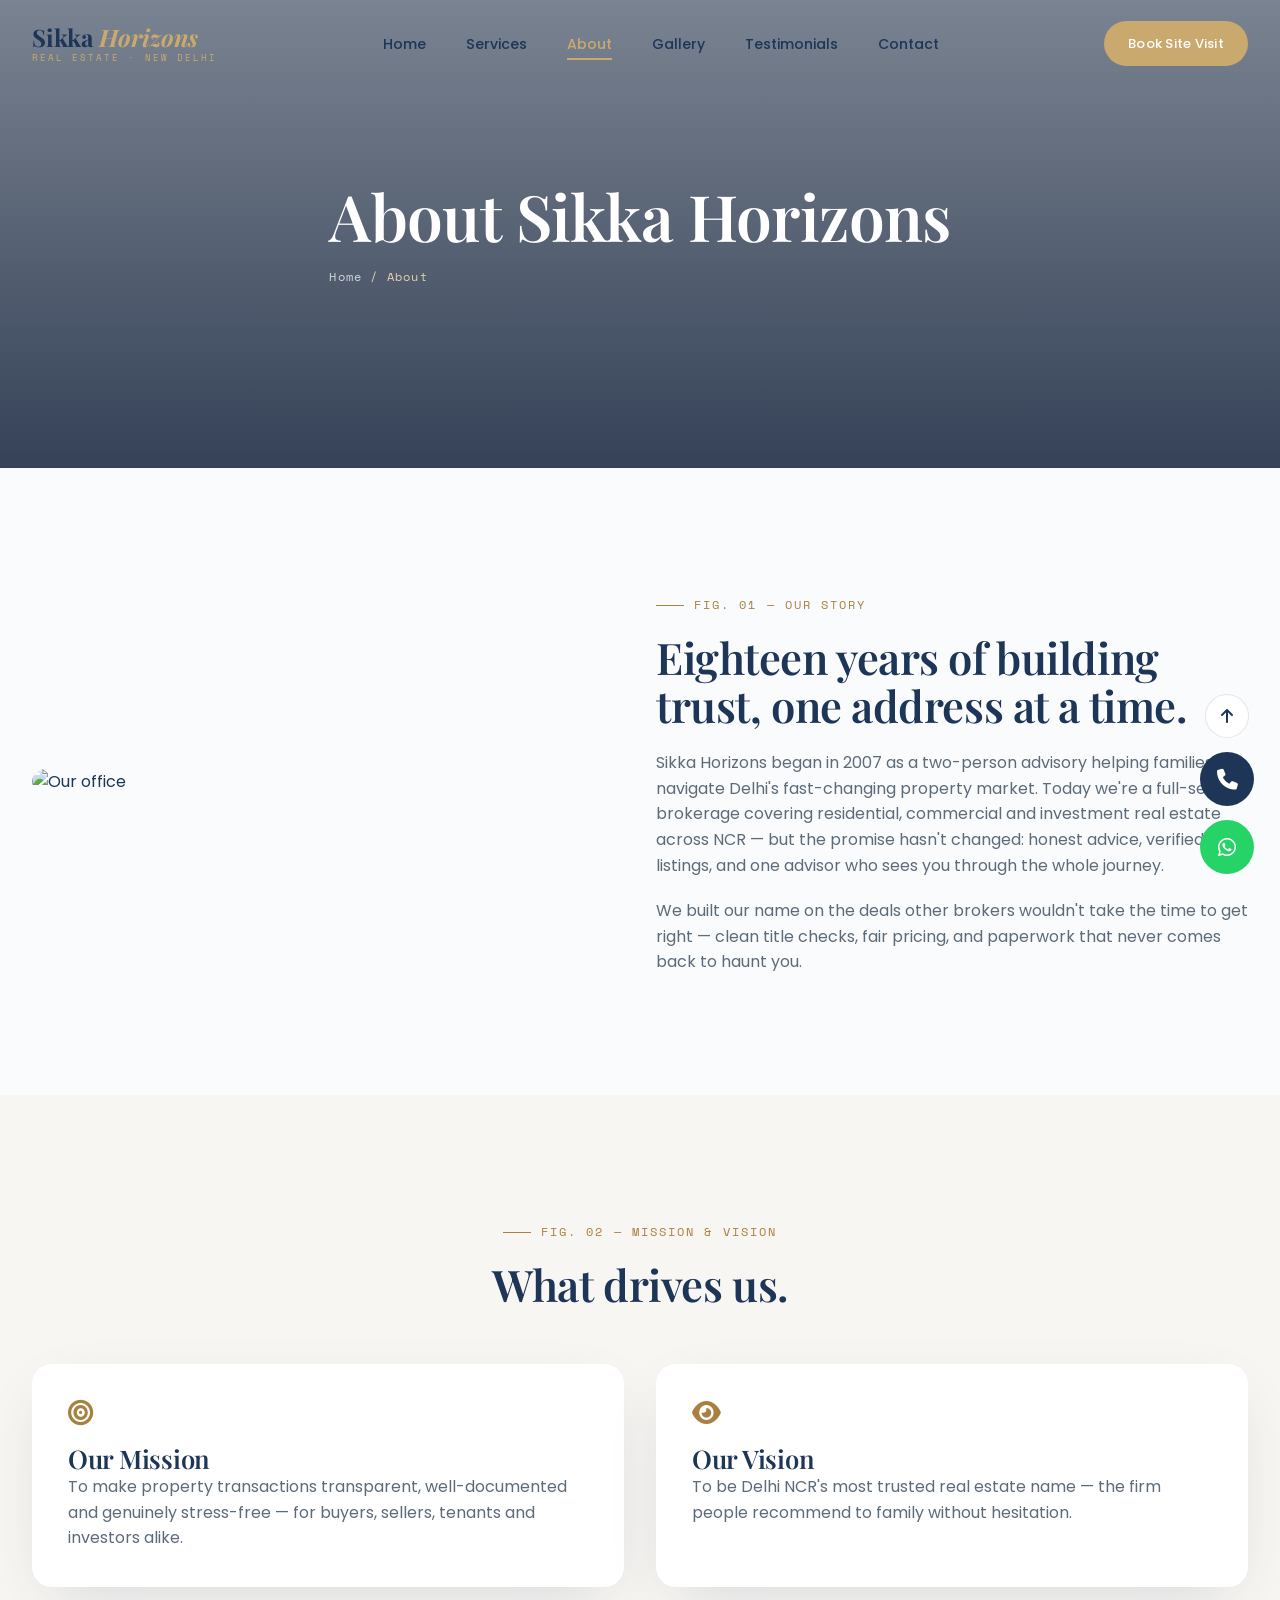
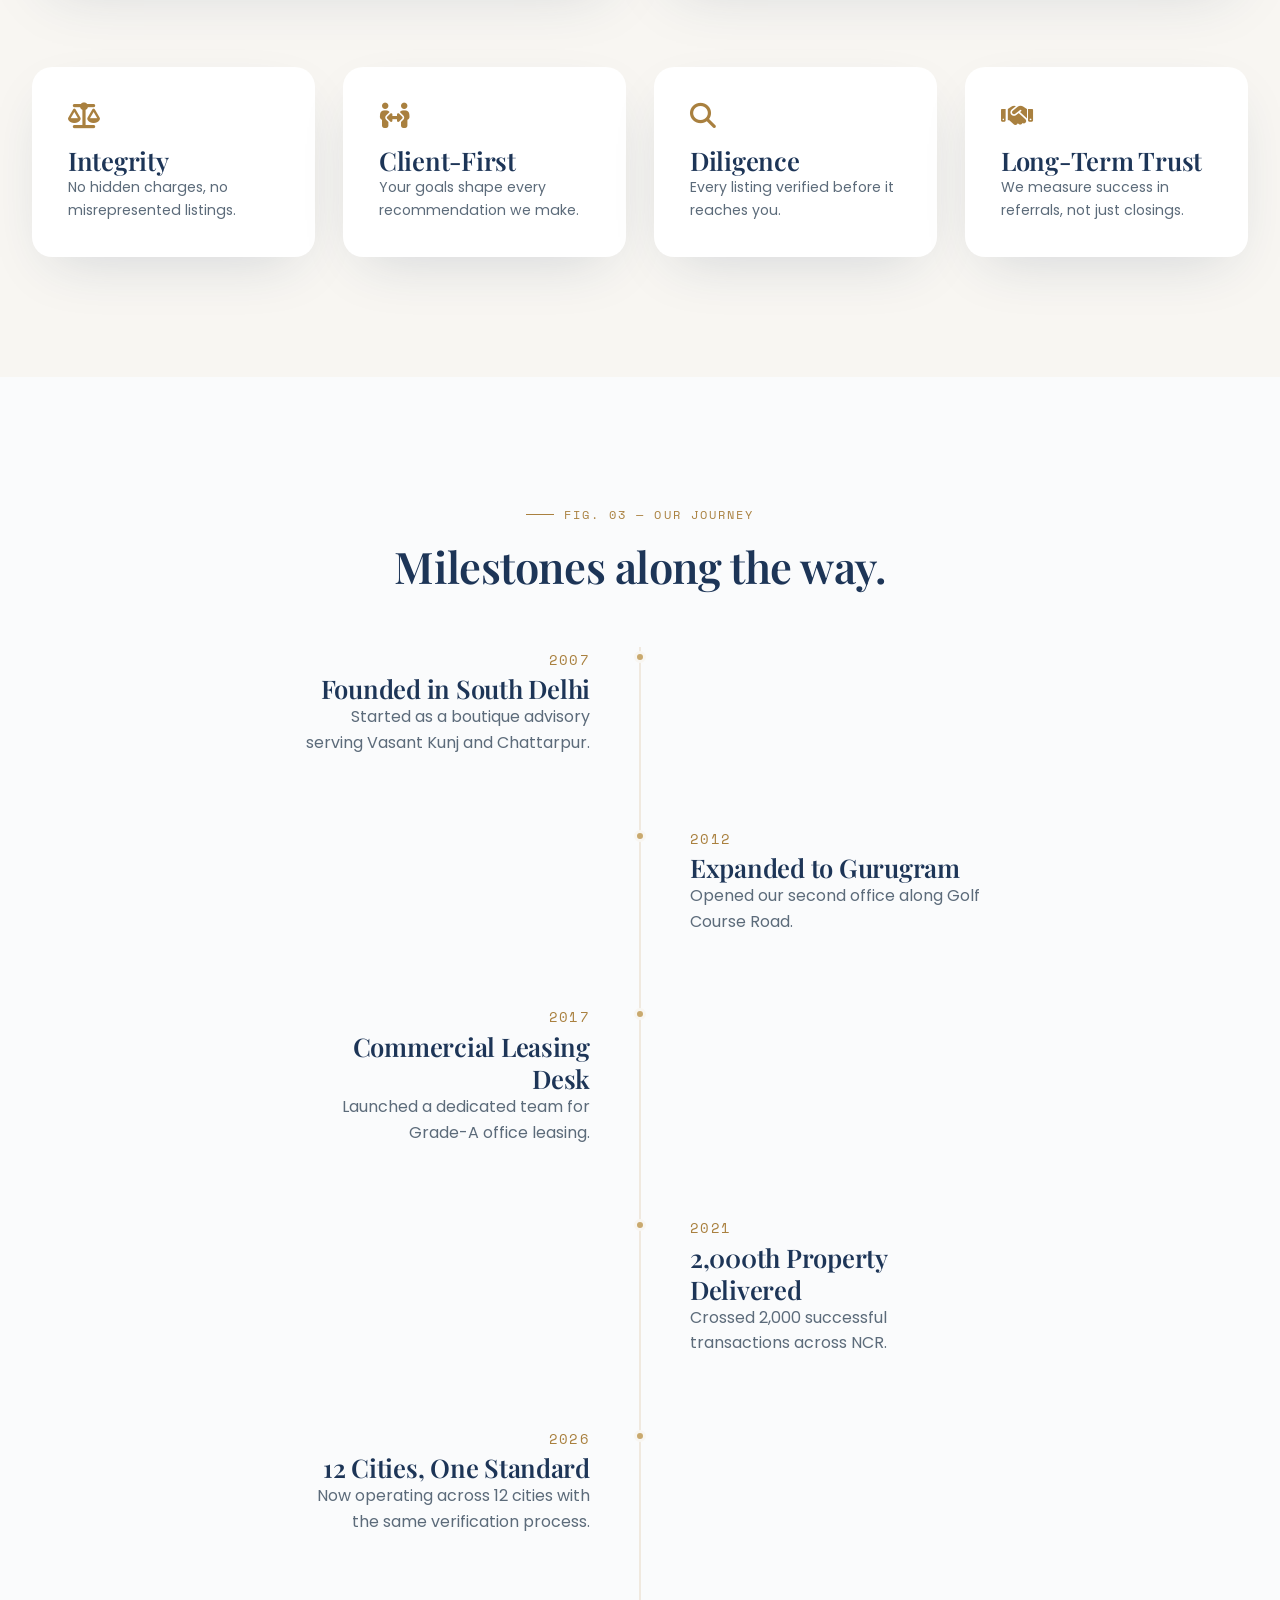
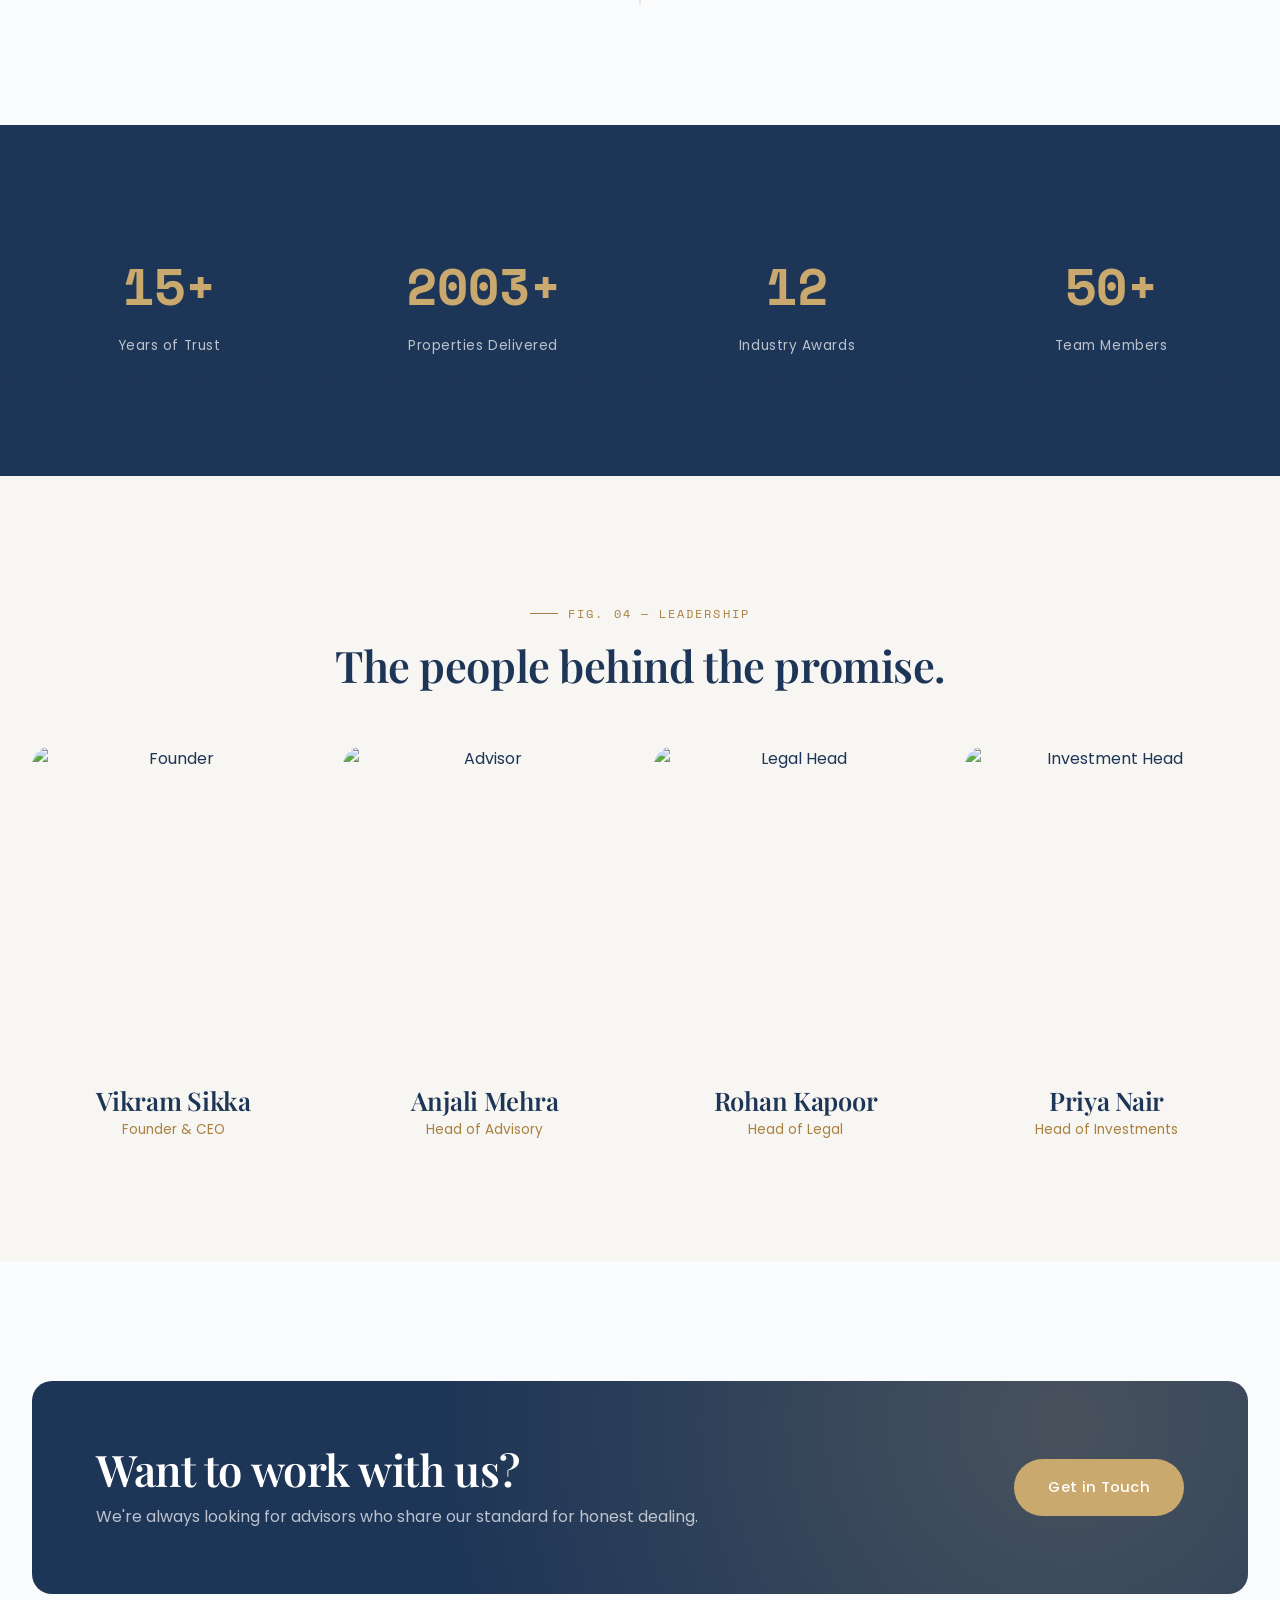
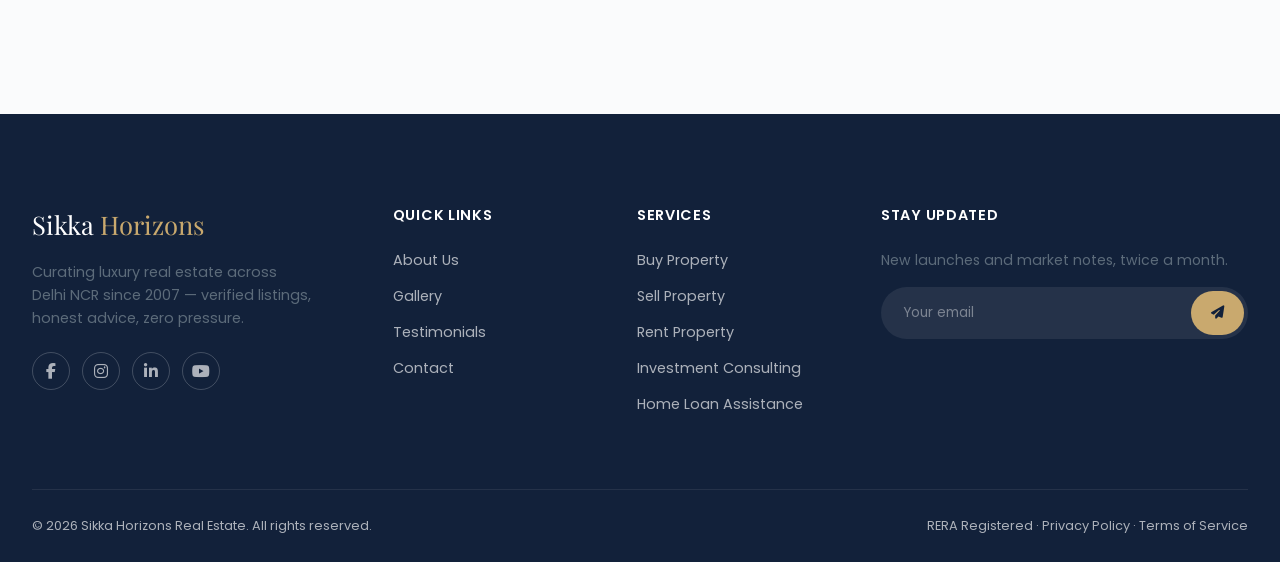
==== about.html @ e5eec6d0 "Add files via upload" ====
<!DOCTYPE html>
<html lang="en">
<head>
<meta charset="UTF-8">
<meta name="viewport" content="width=device-width, initial-scale=1.0">
<title>About Us — Sikka Horizons</title>
<link rel="preconnect" href="https://fonts.googleapis.com">
<link href="https://fonts.googleapis.com/css2?family=Playfair+Display:ital,wght@0,500;0,600;0,700;1,500&family=Poppins:wght@300;400;500;600;700&family=Space+Mono:wght@400;700&display=swap" rel="stylesheet">
<link rel="stylesheet" href="https://cdnjs.cloudflare.com/ajax/libs/font-awesome/6.5.1/css/all.min.css">
<link rel="stylesheet" href="https://cdnjs.cloudflare.com/ajax/libs/aos/2.3.4/aos.css">
<link rel="stylesheet" href="style.css">
</head>
<body>

<div class="loader"><div class="loader-mark">SIKKA <em>HORIZONS</em></div><div class="loader-line"></div></div>
<div class="scroll-progress"></div>

<nav class="navbar no-hero">
  <div class="container nav-inner">
    <a href="index.html" class="logo"><strong>Sikka <em style="color:var(--gold); font-style:italic;">Horizons</em></strong><span>REAL ESTATE · NEW DELHI</span></a>
    <ul class="nav-links">
      <li><a href="index.html">Home</a></li>
      <!-- <li><a href="properties.html">Properties</a></li> -->
      <li><a href="services.html">Services</a></li>
      <li><a href="about.html" class="active">About</a></li>
      <li><a href="gallery.html">Gallery</a></li>
      <li><a href="testimonials.html">Testimonials</a></li>
      <li><a href="contact.html">Contact</a></li>
    </ul>
    <div class="nav-right">
      <a href="contact.html" class="btn btn-gold btn-sm nav-cta">Book Site Visit</a>
      <button class="nav-toggle" aria-label="Menu"><span></span><span></span><span></span></button>
    </div>
  </div>
</nav>

<header class="page-hero" style="background-image:url('https://images.unsplash.com/photo-1449508601462-05e5b0e6d3e6?auto=format&fit=crop&w=1600&q=80');">
  <div class="container">
    <h1>About Sikka Horizons</h1>
    <div class="breadcrumb"><a href="index.html">Home</a> / About</div>
  </div>
</header>

<section>
  <div class="container grid-2" style="align-items:center;">
    <div data-aos="fade-right" class="bracket-frame" style="border-radius:var(--radius); overflow:hidden;">
      <div class="bf-2"></div>
      <img src="https://images.unsplash.com/photo-1571939228382-b2f2b585ce15?auto=format&fit=crop&w=900&q=80" alt="Our office" style="border-radius:var(--radius);">
    </div>
    <div data-aos="fade-left">
      <div class="eyebrow">Fig. 01 — Our Story</div>
      <h2>Eighteen years of building trust, one address at a time.</h2>
      <p style="margin:20px 0;">Sikka Horizons began in 2007 as a two-person advisory helping families navigate Delhi's fast-changing property market. Today we're a full-service brokerage covering residential, commercial and investment real estate across NCR — but the promise hasn't changed: honest advice, verified listings, and one advisor who sees you through the whole journey.</p>
      <p>We built our name on the deals other brokers wouldn't take the time to get right — clean title checks, fair pricing, and paperwork that never comes back to haunt you.</p>
    </div>
  </div>
</section>

<section class="section-cream">
  <div class="container">
    <div class="section-head center">
      <div class="eyebrow" style="justify-content:center;">Fig. 02 — Mission & Vision</div>
      <h2>What drives us.</h2>
    </div>
    <div class="grid-2">
      <div class="value-card" data-aos="fade-up"><i class="fa-solid fa-bullseye"></i><h3>Our Mission</h3><p>To make property transactions transparent, well-documented and genuinely stress-free — for buyers, sellers, tenants and investors alike.</p></div>
      <div class="value-card" data-aos="fade-up" data-aos-delay="100"><i class="fa-solid fa-eye"></i><h3>Our Vision</h3><p>To be Delhi NCR's most trusted real estate name — the firm people recommend to family without hesitation.</p></div>
    </div>
    <div class="grid-4 mt-lg">
      <div class="value-card" data-aos="fade-up"><i class="fa-solid fa-scale-balanced"></i><h3>Integrity</h3><p style="font-size:0.88rem;">No hidden charges, no misrepresented listings.</p></div>
      <div class="value-card" data-aos="fade-up" data-aos-delay="80"><i class="fa-solid fa-people-arrows"></i><h3>Client-First</h3><p style="font-size:0.88rem;">Your goals shape every recommendation we make.</p></div>
      <div class="value-card" data-aos="fade-up" data-aos-delay="160"><i class="fa-solid fa-magnifying-glass"></i><h3>Diligence</h3><p style="font-size:0.88rem;">Every listing verified before it reaches you.</p></div>
      <div class="value-card" data-aos="fade-up" data-aos-delay="240"><i class="fa-solid fa-handshake"></i><h3>Long-Term Trust</h3><p style="font-size:0.88rem;">We measure success in referrals, not just closings.</p></div>
    </div>
  </div>
</section>

<section>
  <div class="container">
    <div class="section-head center">
      <div class="eyebrow" style="justify-content:center;">Fig. 03 — Our Journey</div>
      <h2>Milestones along the way.</h2>
    </div>
    <div class="timeline">
      <div class="tl-item" data-aos="fade-up"><span class="tl-dot"></span><span class="tl-year">2007</span><h3>Founded in South Delhi</h3><p>Started as a boutique advisory serving Vasant Kunj and Chattarpur.</p></div>
      <div class="tl-item" data-aos="fade-up"><span class="tl-dot"></span><span class="tl-year">2012</span><h3>Expanded to Gurugram</h3><p>Opened our second office along Golf Course Road.</p></div>
      <div class="tl-item" data-aos="fade-up"><span class="tl-dot"></span><span class="tl-year">2017</span><h3>Commercial Leasing Desk</h3><p>Launched a dedicated team for Grade-A office leasing.</p></div>
      <div class="tl-item" data-aos="fade-up"><span class="tl-dot"></span><span class="tl-year">2021</span><h3>2,000th Property Delivered</h3><p>Crossed 2,000 successful transactions across NCR.</p></div>
      <div class="tl-item" data-aos="fade-up"><span class="tl-dot"></span><span class="tl-year">2026</span><h3>12 Cities, One Standard</h3><p>Now operating across 12 cities with the same verification process.</p></div>
    </div>
  </div>
</section>

<section class="section-navy blueprint-bg">
  <div class="container">
    <div class="stats-band">
      <div class="stat-item"><div class="stat-num"><span data-counter="18" data-suffix="+">0</span></div><div class="stat-label">Years of Trust</div></div>
      <div class="stat-item"><div class="stat-num"><span data-counter="2400" data-suffix="+">0</span></div><div class="stat-label">Properties Delivered</div></div>
      <div class="stat-item"><div class="stat-num"><span data-counter="14" data-suffix="">0</span></div><div class="stat-label">Industry Awards</div></div>
      <div class="stat-item"><div class="stat-num"><span data-counter="60" data-suffix="+">0</span></div><div class="stat-label">Team Members</div></div>
    </div>
  </div>
</section>

<section class="section-cream">
  <div class="container">
    <div class="section-head center">
      <div class="eyebrow" style="justify-content:center;">Fig. 04 — Leadership</div>
      <h2>The people behind the promise.</h2>
    </div>
    <div class="grid-4">
      <div class="team-card" data-aos="fade-up"><div class="tc-img"><img src="https://images.unsplash.com/photo-1560250097-0b93528c311a?auto=format&fit=crop&w=500&q=80" alt="Founder"></div><h3>Vikram Sikka</h3><span>Founder & CEO</span></div>
      <div class="team-card" data-aos="fade-up" data-aos-delay="80"><div class="tc-img"><img src="https://images.unsplash.com/photo-1580489944761-15a19d654956?auto=format&fit=crop&w=500&q=80" alt="Advisor"></div><h3>Anjali Mehra</h3><span>Head of Advisory</span></div>
      <div class="team-card" data-aos="fade-up" data-aos-delay="160"><div class="tc-img"><img src="https://images.unsplash.com/photo-1633332755192-727a05c4013d?auto=format&fit=crop&w=500&q=80" alt="Legal Head"></div><h3>Rohan Kapoor</h3><span>Head of Legal</span></div>
      <div class="team-card" data-aos="fade-up" data-aos-delay="240"><div class="tc-img"><img src="https://images.unsplash.com/photo-1607990281513-2c110a25bd8c?auto=format&fit=crop&w=500&q=80" alt="Investment Head"></div><h3>Priya Nair</h3><span>Head of Investments</span></div>
    </div>
  </div>
</section>

<section>
  <div class="container">
    <div class="cta-banner" data-aos="zoom-in">
      <div><h2>Want to work with us?</h2><p>We're always looking for advisors who share our standard for honest dealing.</p></div>
      <div class="cta-actions"><a href="contact.html" class="btn btn-gold">Get in Touch</a></div>
    </div>
  </div>
</section>

<footer>
  <div class="container">
    <div class="footer-grid">
      <div>
        <div class="footer-logo">Sikka <em>Horizons</em></div>
        <p style="max-width:280px; font-size:0.9rem;">Curating luxury real estate across Delhi NCR since 2007 — verified listings, honest advice, zero pressure.</p>
        <div class="footer-social"><a href="#"><i class="fa-brands fa-facebook-f"></i></a><a href="#"><i class="fa-brands fa-instagram"></i></a><a href="#"><i class="fa-brands fa-linkedin-in"></i></a><a href="#"><i class="fa-brands fa-youtube"></i></a></div>
      </div>
      <div class="footer-col"><h4>Quick Links</h4><ul><li><a href="about.html">About Us</a></li><li></li><li><a href="gallery.html">Gallery</a></li><li><a href="testimonials.html">Testimonials</a></li><li><a href="contact.html">Contact</a></li></ul></div>
      <div class="footer-col"><h4>Services</h4><ul><li><a href="services.html">Buy Property</a></li><li><a href="services.html">Sell Property</a></li><li><a href="services.html">Rent Property</a></li><li><a href="services.html">Investment Consulting</a></li><li><a href="services.html">Home Loan Assistance</a></li></ul></div>
      <div class="footer-col"><h4>Stay Updated</h4><p style="font-size:0.88rem;">New launches and market notes, twice a month.</p>
      <form class="newsletter-form"><input type="email" placeholder="Your email" required><button type="submit"><i class="fa-solid fa-paper-plane"></i></button></form></div>
    </div>
    <div class="footer-bottom"><span>© 2026 Sikka Horizons Real Estate. All rights reserved.</span><span>RERA Registered · Privacy Policy · Terms of Service</span></div>
  </div>
</footer>

<div class="float-stack">
  <button class="float-btn float-top"><i class="fa-solid fa-arrow-up"></i></button>
  <a href="tel:+911140001234" class="float-btn float-call"><i class="fa-solid fa-phone"></i></a>
  <a href="https://wa.me/919810012345" target="_blank" class="float-btn float-whatsapp"><i class="fa-brands fa-whatsapp"></i></a>
</div>

<script src="https://cdnjs.cloudflare.com/ajax/libs/gsap/3.12.5/gsap.min.js"></script>
<script src="https://cdnjs.cloudflare.com/ajax/libs/gsap/3.12.5/ScrollTrigger.min.js"></script>
<script src="https://cdnjs.cloudflare.com/ajax/libs/aos/2.3.4/aos.js"></script>
<script src="main.js"></script>
</body>
</html>
---- style.css ----
/* ============================================================
   SIKKA HORIZONS — Design System
   Palette: Navy + Gold on soft off-white. Signature motif:
   architectural "blueprint" corner marks + coordinate labels,
   evoking drawing sets / survey plans rather than generic
   glassmorphism decoration.
   ============================================================ */

:root {
  /* Core palette (brief-specified) */
  --bg: #FAFBFC;
  --white: #FFFFFF;
  --cream: #F8F6F2;
  --beige: #EEE8DD;
  --gold: #C9A96E;
  --navy: #1D3557;
  --grey: #F1F3F5;

  /* Derived tones */
  --navy-deep: #12213A;
  --navy-soft: #345178;
  --gold-light: #E4D2AC;
  --gold-deep: #A9803F;
  --text-secondary: #5C6B7A;
  --line: rgba(29, 53, 87, 0.12);
  --line-gold: rgba(201, 169, 110, 0.4);

  /* Type */
  --font-display: 'Playfair Display', serif;
  --font-body: 'Poppins', sans-serif;
  --font-mono: 'Space Mono', monospace;

  /* Radii / shadow */
  --radius: 20px;
  --radius-sm: 12px;
  --shadow-soft: 0 20px 60px -20px rgba(29, 53, 87, 0.18);
  --shadow-lift: 0 30px 80px -25px rgba(29, 53, 87, 0.28);

  --ease: cubic-bezier(0.65, 0, 0.35, 1);
  --nav-h: 88px;
}

* { margin: 0; padding: 0; box-sizing: border-box; }

html { scroll-behavior: smooth; }

@media (prefers-reduced-motion: reduce) {
  html { scroll-behavior: auto; }
  *, *::before, *::after { animation-duration: 0.01ms !important; animation-iteration-count: 1 !important; transition-duration: 0.01ms !important; }
}

body {
  font-family: var(--font-body);
  background: var(--bg);
  color: var(--navy);
  overflow-x: hidden;
  line-height: 1.6;
  -webkit-font-smoothing: antialiased;
}

img { max-width: 100%; display: block; }
a { text-decoration: none; color: inherit; }
ul { list-style: none; }
button { font-family: inherit; cursor: pointer; border: none; background: none; }
input, textarea, select { font-family: inherit; }

::selection { background: var(--gold); color: var(--white); }

:focus-visible {
  outline: 2px solid var(--gold-deep);
  outline-offset: 3px;
}

.container { max-width: 1320px; margin: 0 auto; padding: 0 32px; }
.container-narrow { max-width: 920px; margin: 0 auto; padding: 0 32px; }

/* ---------------- Typography ---------------- */
h1, h2, h3, h4 { font-family: var(--font-display); font-weight: 600; color: var(--navy); letter-spacing: -0.01em; }
h1 { font-size: clamp(2.6rem, 5vw, 4.6rem); line-height: 1.05; }
h2 { font-size: clamp(2rem, 3.4vw, 3rem); line-height: 1.12; }
h3 { font-size: clamp(1.3rem, 2vw, 1.7rem); line-height: 1.25; }
p { color: var(--text-secondary); }

.eyebrow {
  display: inline-flex;
  align-items: center;
  gap: 10px;
  font-family: var(--font-mono);
  font-size: 0.72rem;
  letter-spacing: 0.18em;
  text-transform: uppercase;
  color: var(--gold-deep);
  margin-bottom: 18px;
}
.eyebrow::before {
  content: '';
  width: 28px;
  height: 1px;
  background: var(--gold-deep);
}

.section-head { max-width: 640px; margin-bottom: 56px; }
.section-head.center { margin-left: auto; margin-right: auto; text-align: center; }
.section-head p { margin-top: 16px; font-size: 1.05rem; }

.fig-label {
  font-family: var(--font-mono);
  font-size: 0.68rem;
  letter-spacing: 0.14em;
  color: var(--gold-deep);
  text-transform: uppercase;
}

/* ---------------- Buttons ---------------- */
.btn {
  position: relative;
  display: inline-flex;
  align-items: center;
  justify-content: center;
  gap: 10px;
  padding: 17px 34px;
  font-size: 0.92rem;
  font-weight: 500;
  letter-spacing: 0.02em;
  border-radius: 100px;
  overflow: hidden;
  transition: transform 0.4s var(--ease), box-shadow 0.4s var(--ease), background 0.4s var(--ease), color 0.4s var(--ease);
  isolation: isolate;
}
.btn-primary { background: var(--navy); color: var(--white); }
.btn-primary:hover { transform: translateY(-3px); box-shadow: var(--shadow-lift); background: var(--navy-deep); }
.btn-gold { background: var(--gold); color: var(--white); }
.btn-gold:hover { transform: translateY(-3px); box-shadow: 0 20px 50px -15px rgba(201,169,110,0.55); background: var(--gold-deep); }
.btn-outline { background: transparent; color: var(--navy); border: 1.5px solid var(--line); }
.btn-outline:hover { border-color: var(--navy); background: var(--navy); color: var(--white); transform: translateY(-3px); }
.btn-ghost-light { background: rgba(255,255,255,0.1); color: var(--white); border: 1.5px solid rgba(255,255,255,0.5); backdrop-filter: blur(6px); }
.btn-ghost-light:hover { background: var(--white); color: var(--navy); transform: translateY(-3px); }
.btn-sm { padding: 12px 24px; font-size: 0.82rem; }

.btn .ripple {
  position: absolute;
  border-radius: 50%;
  background: rgba(255,255,255,0.55);
  transform: scale(0);
  animation: ripple-anim 0.65s var(--ease);
  pointer-events: none;
  z-index: -1;
}
@keyframes ripple-anim { to { transform: scale(3.2); opacity: 0; } }

/* ---------------- Navbar ---------------- */
.navbar {
  position: fixed;
  top: 0; left: 0; right: 0;
  z-index: 900;
  height: var(--nav-h);
  display: flex;
  align-items: center;
  transition: background 0.45s var(--ease), box-shadow 0.45s var(--ease), height 0.45s var(--ease), border-color 0.45s var(--ease);
  border-bottom: 1px solid transparent;
}
.navbar.is-scrolled {
  background: rgba(255,255,255,0.88);
  backdrop-filter: blur(16px) saturate(140%);
  box-shadow: 0 10px 40px -20px rgba(29,53,87,0.25);
  height: 76px;
  border-color: var(--line);
}
.nav-inner { display: flex; align-items: center; justify-content: space-between; width: 100%; }
.logo { display: flex; flex-direction: column; line-height: 1; }
.logo strong { font-family: var(--font-display); font-size: 1.5rem; color: var(--white); transition: color 0.4s var(--ease); }
.logo span { font-family: var(--font-mono); font-size: 0.58rem; letter-spacing: 0.22em; color: var(--gold); margin-top: 4px; }
.navbar.is-scrolled .logo strong, .navbar.no-hero .logo strong { color: var(--navy); }

.nav-links { display: flex; align-items: center; gap: 40px; }
.nav-links a {
  font-size: 0.88rem;
  font-weight: 500;
  color: var(--white);
  position: relative;
  padding: 6px 0;
  transition: color 0.4s var(--ease);
}
.navbar.is-scrolled .nav-links a, .navbar.no-hero .nav-links a { color: var(--navy); }
.nav-links a::after {
  content: '';
  position: absolute;
  left: 0; bottom: 0;
  width: 0; height: 1.5px;
  background: var(--gold);
  transition: width 0.35s var(--ease);
}
.nav-links a:hover::after, .nav-links a.active::after { width: 100%; }
.nav-links a.active { color: var(--gold) !important; }

.nav-right { display: flex; align-items: center; gap: 22px; }
.nav-cta { white-space: nowrap; }
.nav-toggle { display: none; flex-direction: column; gap: 5px; width: 26px; z-index: 950; }
.nav-toggle span { height: 2px; background: var(--white); border-radius: 2px; transition: all 0.4s var(--ease); }
.navbar.is-scrolled .nav-toggle span, .navbar.no-hero .nav-toggle span { background: var(--navy); }

/* Scroll progress bar */
.scroll-progress {
  position: fixed; top: 0; left: 0; height: 3px;
  background: linear-gradient(90deg, var(--gold), var(--navy));
  z-index: 999; width: 0%;
}

/* ---------------- Loader ---------------- */
.loader {
  position: fixed; inset: 0; z-index: 9999;
  background: var(--navy);
  display: flex; align-items: center; justify-content: center;
  flex-direction: column; gap: 18px;
}
.loader-mark { font-family: var(--font-display); font-size: 2.2rem; color: var(--white); letter-spacing: 0.05em; }
.loader-mark em { color: var(--gold); font-style: normal; }
.loader-line { width: 220px; height: 1px; background: rgba(255,255,255,0.2); position: relative; overflow: hidden; }
.loader-line::after {
  content: ''; position: absolute; left: -40%; top: 0; height: 100%; width: 40%;
  background: var(--gold); animation: loader-sweep 1.1s ease-in-out infinite;
}
@keyframes loader-sweep { 0% { left: -40%; } 100% { left: 100%; } }

/* ---------------- Hero ---------------- */
.hero {
  position: relative;
  height: 100vh;
  min-height: 680px;
  display: flex;
  align-items: flex-end;
  overflow: hidden;
  background: var(--navy-deep);
}
.hero-slides { position: absolute; inset: 0; }
.hero-slide {
  position: absolute; inset: 0;
  background-size: cover; background-position: center;
  opacity: 0;
  transform: scale(1.12);
  transition: opacity 1.8s var(--ease);
}
.hero-slide.is-active { opacity: 1; animation: hero-kenburns 9s linear forwards; }
@keyframes hero-kenburns { from { transform: scale(1.12); } to { transform: scale(1); } }
.hero::before {
  content: '';
  position: absolute; inset: 0;
  background: linear-gradient(180deg, rgba(18,33,58,0.35) 0%, rgba(18,33,58,0.55) 55%, rgba(18,33,58,0.92) 100%);
  z-index: 1;
}
.hero-grain { position: absolute; inset: 0; z-index: 2; opacity: 0.5; mix-blend-mode: overlay;
  background-image: radial-gradient(rgba(255,255,255,0.08) 1px, transparent 1px);
  background-size: 3px 3px;
}
.hero-content { position: relative; z-index: 3; width: 100%; padding-bottom: 96px; }
.hero-coord {
  font-family: var(--font-mono);
  color: var(--gold-light);
  font-size: 0.75rem;
  letter-spacing: 0.18em;
  display: flex; align-items: center; gap: 12px;
  margin-bottom: 28px;
}
.hero-coord::before { content: ''; width: 34px; height: 1px; background: var(--gold-light); }
.hero-title { color: var(--white); max-width: 900px; overflow: hidden; }
.hero-title .line { display: block; overflow: hidden; }
.hero-title .line span { display: inline-block; transform: translateY(110%); }
.hero-title em { font-style: italic; color: var(--gold-light); }
.hero-sub { color: rgba(255,255,255,0.78); max-width: 480px; margin-top: 26px; font-size: 1.05rem; }
.hero-actions { display: flex; gap: 18px; margin-top: 42px; flex-wrap: wrap; }

.hero-corners span {
  position: absolute; width: 26px; height: 26px; border: 1.5px solid var(--gold-light); opacity: 0.75; z-index: 3;
}
.hero-corners .tl { top: 40px; left: 32px; border-right: none; border-bottom: none; }
.hero-corners .tr { top: 40px; right: 32px; border-left: none; border-bottom: none; }
.hero-corners .bl { bottom: 220px; left: 32px; border-right: none; border-top: none; }
.hero-corners .br { bottom: 220px; right: 32px; border-left: none; border-top: none; }

.hero-scroll {
  position: absolute; bottom: 36px; left: 50%; transform: translateX(-50%);
  z-index: 3; display: flex; flex-direction: column; align-items: center; gap: 10px;
  color: rgba(255,255,255,0.75); font-family: var(--font-mono); font-size: 0.65rem; letter-spacing: 0.16em;
}
.hero-scroll .stick { width: 1px; height: 40px; background: rgba(255,255,255,0.35); position: relative; overflow: hidden; }
.hero-scroll .stick::after { content:''; position:absolute; top:-100%; left:0; width:100%; height:100%; background: var(--gold); animation: scroll-stick 2s ease-in-out infinite; }
@keyframes scroll-stick { 0% { top: -100%; } 60% { top: 100%; } 100% { top: 100%; } }

.hero-dots { position: absolute; z-index: 3; right: 40px; bottom: 130px; display: flex; flex-direction: column; gap: 12px; }
.hero-dots button { width: 8px; height: 8px; border-radius: 50%; background: rgba(255,255,255,0.35); transition: all 0.4s var(--ease); }
.hero-dots button.is-active { background: var(--gold); transform: scale(1.3); }

/* Blueprint grid background wash used across sections */
.blueprint-bg {
  position: relative;
}
.blueprint-bg::before {
  content: '';
  position: absolute; inset: 0;
  background-image:
    linear-gradient(var(--line) 1px, transparent 1px),
    linear-gradient(90deg, var(--line) 1px, transparent 1px);
  background-size: 64px 64px;
  opacity: 0.5;
  pointer-events: none;
  mask-image: linear-gradient(180deg, black, transparent 90%);
}

/* Corner-bracket frame, the site's signature device */
.bracket-frame { position: relative; }
.bracket-frame::before, .bracket-frame::after,
.bracket-frame .bf-2::before, .bracket-frame .bf-2::after { content: ''; position: absolute; width: 18px; height: 18px; border: 1.5px solid var(--gold); z-index: 2; opacity: 0; transition: opacity 0.5s var(--ease); }
.bracket-frame:hover::before, .bracket-frame:hover::after,
.bracket-frame:hover .bf-2::before, .bracket-frame:hover .bf-2::after { opacity: 1; }
.bracket-frame::before { top: -8px; left: -8px; border-right: none; border-bottom: none; }
.bracket-frame::after { top: -8px; right: -8px; border-left: none; border-bottom: none; }
.bracket-frame .bf-2 { position: absolute; inset: 0; }
.bracket-frame .bf-2::before { bottom: -8px; left: -8px; border-right: none; border-top: none; }
.bracket-frame .bf-2::after { bottom: -8px; right: -8px; border-left: none; border-top: none; }

/* ---------------- Search widget ---------------- */
.search-widget {
  position: relative;
  z-index: 5;
  margin: -70px auto 0;
  max-width: 1080px;
  background: var(--white);
  border-radius: var(--radius);
  box-shadow: var(--shadow-lift);
  padding: 14px;
  display: grid;
  grid-template-columns: repeat(4, 1fr) auto;
  gap: 10px;
}
.search-tabs { display: flex; gap: 6px; margin-bottom: 14px; padding: 0 8px; }
.search-tabs button {
  padding: 9px 20px; border-radius: 100px; font-size: 0.82rem; font-weight: 500; color: var(--text-secondary);
  transition: all 0.35s var(--ease);
}
.search-tabs button.is-active { background: var(--navy); color: var(--white); }
.search-field { display: flex; flex-direction: column; gap: 4px; padding: 10px 18px; border-right: 1px solid var(--line); }
.search-field:last-of-type { border-right: none; }
.search-field label { font-family: var(--font-mono); font-size: 0.62rem; letter-spacing: 0.1em; text-transform: uppercase; color: var(--gold-deep); }
.search-field select, .search-field input { border: none; font-size: 0.95rem; color: var(--navy); background: transparent; }
.search-field select:focus, .search-field input:focus { outline: none; }
.search-widget .btn { width: 100%; }
@media (max-width: 980px) { .search-widget { grid-template-columns: 1fr 1fr; margin: -50px auto 0; } .search-widget .btn { grid-column: 1 / -1; } }

/* ---------------- Cards ---------------- */
.tilt-card { transition: transform 0.25s var(--ease), box-shadow 0.25s var(--ease); will-change: transform; }

.property-card {
  background: var(--white);
  border-radius: var(--radius);
  overflow: hidden;
  box-shadow: var(--shadow-soft);
  position: relative;
}
.property-card .pc-img { position: relative; height: 260px; overflow: hidden; }
.property-card .pc-img img { width: 100%; height: 100%; object-fit: cover; transition: transform 0.8s var(--ease); }
.property-card:hover .pc-img img { transform: scale(1.1); }
.pc-tag {
  position: absolute; top: 18px; left: 18px; z-index: 2;
  background: var(--gold); color: var(--white); font-size: 0.68rem; font-weight: 600;
  padding: 7px 16px; border-radius: 100px; letter-spacing: 0.03em;
}
.pc-price {
  position: absolute; bottom: 0; left: 0; right: 0; z-index: 2; padding: 18px;
  background: linear-gradient(180deg, transparent, rgba(18,33,58,0.75));
  color: var(--white); font-family: var(--font-mono); font-size: 1.1rem; font-weight: 700;
}
.pc-fav {
  position: absolute; top: 18px; right: 18px; z-index: 2; width: 38px; height: 38px; border-radius: 50%;
  background: rgba(255,255,255,0.85); display: flex; align-items: center; justify-content: center;
  color: var(--navy); transition: all 0.35s var(--ease);
}
.pc-fav:hover { background: var(--gold); color: var(--white); }
.pc-body { padding: 26px; }
.pc-body h3 { margin-bottom: 6px; }
.pc-loc { display: flex; align-items: center; gap: 8px; color: var(--text-secondary); font-size: 0.86rem; margin-bottom: 18px; }
.pc-loc i { color: var(--gold-deep); }
.pc-specs { display: flex; gap: 18px; padding-top: 18px; border-top: 1px solid var(--line); }
.pc-specs div { display: flex; flex-direction: column; gap: 4px; font-size: 0.8rem; color: var(--text-secondary); }
.pc-specs strong { font-family: var(--font-mono); color: var(--navy); font-size: 0.95rem; }
.pc-link { display: flex; align-items: center; justify-content: space-between; margin-top: 20px; font-size: 0.85rem; font-weight: 600; color: var(--navy); }
.pc-link i { transition: transform 0.35s var(--ease); }
.property-card:hover .pc-link i { transform: translateX(6px); }

.grid-3 { display: grid; grid-template-columns: repeat(3, 1fr); gap: 32px; }
.grid-4 { display: grid; grid-template-columns: repeat(4, 1fr); gap: 28px; }
.grid-2 { display: grid; grid-template-columns: repeat(2, 1fr); gap: 32px; }
@media (max-width: 1100px) { .grid-3, .grid-4 { grid-template-columns: repeat(2, 1fr); } }
@media (max-width: 640px) { .grid-3, .grid-4, .grid-2 { grid-template-columns: 1fr; } }

/* ---------------- Sections ---------------- */
section { padding: 120px 0; position: relative; }
.section-cream { background: var(--cream); }
.section-navy { background: var(--navy); color: var(--white); }
.section-navy h2, .section-navy h3 { color: var(--white); }
.section-navy p { color: rgba(255,255,255,0.68); }
.section-navy .eyebrow { color: var(--gold-light); }
.section-navy .eyebrow::before { background: var(--gold-light); }

/* Why choose us */
.feature-row { display: grid; grid-template-columns: repeat(4, 1fr); gap: 2px; background: var(--line); border-radius: var(--radius); overflow: hidden; }
.feature-item { background: var(--white); padding: 44px 32px; transition: background 0.4s var(--ease); }
.feature-item:hover { background: var(--cream); }
.feature-item .fi-num { font-family: var(--font-mono); color: var(--gold); font-size: 0.75rem; letter-spacing: 0.12em; }
.feature-item i { font-size: 1.8rem; color: var(--gold-deep); margin: 18px 0; display: block; }
.feature-item h3 { margin-bottom: 10px; font-size: 1.15rem; }
.feature-item p { font-size: 0.9rem; }
@media (max-width: 900px) { .feature-row { grid-template-columns: 1fr 1fr; } }
@media (max-width: 560px) { .feature-row { grid-template-columns: 1fr; } }

/* Stats counter */
.stats-band { display: grid; grid-template-columns: repeat(4, 1fr); gap: 40px; text-align: center; }
.stat-item .stat-num { font-family: var(--font-mono); font-size: clamp(2.2rem, 4vw, 3.2rem); font-weight: 700; color: var(--gold); }
.stat-item .stat-label { font-size: 0.85rem; letter-spacing: 0.04em; margin-top: 8px; color: rgba(255,255,255,0.7); }
@media (max-width: 760px) { .stats-band { grid-template-columns: 1fr 1fr; row-gap: 40px; } }

/* Amenities */
.amenity-card { background: var(--white); border-radius: var(--radius); padding: 40px 30px; text-align: center; box-shadow: var(--shadow-soft); transition: transform 0.4s var(--ease); }
.amenity-card:hover { transform: translateY(-10px); }
.amenity-card i { font-size: 2rem; color: var(--gold-deep); margin-bottom: 18px; }

/* Progress lines (investment) */
.progress-item { margin-bottom: 26px; }
.progress-item .pi-top { display: flex; justify-content: space-between; margin-bottom: 10px; font-size: 0.9rem; font-weight: 500; }
.progress-track { height: 5px; background: var(--grey); border-radius: 100px; overflow: hidden; }
.progress-fill { height: 100%; width: 0%; background: linear-gradient(90deg, var(--gold-deep), var(--gold)); border-radius: 100px; transition: width 1.4s var(--ease); }

/* Testimonials */
.testi-card { background: var(--white); border-radius: var(--radius); padding: 40px; box-shadow: var(--shadow-soft); height: 100%; }
.testi-stars { color: var(--gold); font-size: 0.9rem; margin-bottom: 18px; letter-spacing: 3px; }
.testi-quote { font-family: var(--font-display); font-size: 1.15rem; font-style: italic; color: var(--navy); margin-bottom: 26px; }
.testi-person { display: flex; align-items: center; gap: 14px; }
.testi-person img { width: 52px; height: 52px; border-radius: 50%; object-fit: cover; }
.testi-person strong { display: block; font-size: 0.95rem; }
.testi-person span { font-size: 0.78rem; color: var(--text-secondary); }
.swiper { padding-bottom: 60px !important; overflow: visible; }
.swiper-pagination-bullet { background: var(--gold) !important; opacity: 0.35; }
.swiper-pagination-bullet-active { opacity: 1 !important; }

/* Gallery */
.gallery-filters { display: flex; gap: 10px; flex-wrap: wrap; margin-bottom: 44px; }
.gallery-filters button { padding: 10px 24px; border-radius: 100px; border: 1px solid var(--line); font-size: 0.85rem; font-weight: 500; transition: all 0.35s var(--ease); }
.gallery-filters button.is-active, .gallery-filters button:hover { background: var(--navy); color: var(--white); border-color: var(--navy); }
.masonry { columns: 3 260px; column-gap: 22px; }
.masonry-item { break-inside: avoid; margin-bottom: 22px; border-radius: var(--radius-sm); overflow: hidden; position: relative; cursor: pointer; }
.masonry-item img { width: 100%; transition: transform 0.7s var(--ease); }
.masonry-item:hover img { transform: scale(1.08); }
.masonry-item .mi-overlay { position: absolute; inset: 0; background: linear-gradient(180deg, transparent 40%, rgba(18,33,58,0.85)); opacity: 0; transition: opacity 0.4s var(--ease); display: flex; align-items: flex-end; padding: 20px; color: var(--white); font-weight: 500; }
.masonry-item:hover .mi-overlay { opacity: 1; }

/* FAQ */
.faq-item { border-bottom: 1px solid var(--line); }
.faq-q { display: flex; justify-content: space-between; align-items: center; padding: 26px 0; cursor: pointer; font-weight: 500; font-size: 1.02rem; }
.faq-q i { transition: transform 0.4s var(--ease); color: var(--gold-deep); }
.faq-item.is-open .faq-q i { transform: rotate(45deg); }
.faq-a { max-height: 0; overflow: hidden; transition: max-height 0.5s var(--ease), padding 0.4s var(--ease); font-size: 0.95rem; }
.faq-item.is-open .faq-a { max-height: 300px; padding-bottom: 24px; }

/* Contact CTA banner */
.cta-banner { background: var(--navy); border-radius: var(--radius); padding: 64px; display: flex; align-items: center; justify-content: space-between; gap: 40px; position: relative; overflow: hidden; }
.cta-banner::before { content:''; position:absolute; inset:0; background: radial-gradient(circle at 85% 20%, rgba(201,169,110,0.25), transparent 60%); }
.cta-banner h2 { color: var(--white); position: relative; }
.cta-banner p { color: rgba(255,255,255,0.7); position: relative; margin-top: 10px; }
.cta-banner .cta-actions { position: relative; display: flex; gap: 16px; flex-shrink: 0; flex-wrap: wrap; }
@media (max-width: 760px) { .cta-banner { flex-direction: column; text-align: center; padding: 44px 28px; } }

/* Footer */
footer { background: var(--navy-deep); color: rgba(255,255,255,0.65); padding: 90px 0 0; }
.footer-grid { display: grid; grid-template-columns: 1.6fr 1fr 1fr 1.3fr; gap: 50px; padding-bottom: 60px; border-bottom: 1px solid rgba(255,255,255,0.08); }
.footer-logo { font-family: var(--font-display); font-size: 1.6rem; color: var(--white); margin-bottom: 16px; }
.footer-logo em { color: var(--gold); font-style: normal; }
.footer-col h4 { color: var(--white); font-size: 0.9rem; letter-spacing: 0.05em; margin-bottom: 22px; text-transform: uppercase; font-family: var(--font-body); }
.footer-col ul li { margin-bottom: 13px; font-size: 0.9rem; }
.footer-col ul li a:hover { color: var(--gold); }
.footer-social { display: flex; gap: 12px; margin-top: 22px; }
.footer-social a { width: 38px; height: 38px; border-radius: 50%; border: 1px solid rgba(255,255,255,0.2); display: flex; align-items: center; justify-content: center; transition: all 0.35s var(--ease); }
.footer-social a:hover { background: var(--gold); border-color: var(--gold); color: var(--navy-deep); }
.newsletter-form { display: flex; margin-top: 16px; border-radius: 100px; overflow: hidden; background: rgba(255,255,255,0.08); padding: 4px; }
.newsletter-form input { flex: 1; background: transparent; border: none; padding: 12px 18px; color: var(--white); font-size: 0.85rem; }
.newsletter-form input::placeholder { color: rgba(255,255,255,0.4); }
.newsletter-form button { background: var(--gold); color: var(--navy-deep); padding: 12px 20px; border-radius: 100px; font-weight: 600; }
.footer-bottom { display: flex; justify-content: space-between; padding: 26px 0; font-size: 0.8rem; flex-wrap: wrap; gap: 10px; }
@media (max-width: 900px) { .footer-grid { grid-template-columns: 1fr 1fr; } }
@media (max-width: 560px) { .footer-grid { grid-template-columns: 1fr; } }

/* Floating buttons */
.float-stack { position: fixed; right: 26px; bottom: 26px; z-index: 800; display: flex; flex-direction: column; gap: 14px; align-items: center; }
.float-btn { width: 54px; height: 54px; border-radius: 50%; display: flex; align-items: center; justify-content: center; font-size: 1.3rem; box-shadow: var(--shadow-lift); transition: transform 0.35s var(--ease); }
.float-btn:hover { transform: translateY(-4px) scale(1.05); }
.float-whatsapp { background: #25D366; color: var(--white); }
.float-call { background: var(--navy); color: var(--white); }
.float-top { width: 44px; height: 44px; background: var(--white); color: var(--navy); border: 1px solid var(--line); opacity: 0; pointer-events: none; transition: all 0.35s var(--ease); font-size: 1rem; }
.float-top.is-visible { opacity: 1; pointer-events: auto; }

/* Enquiry popup */
.enquiry-popup { position: fixed; inset: 0; z-index: 950; display: flex; align-items: center; justify-content: center; background: rgba(18,33,58,0.55); backdrop-filter: blur(4px); opacity: 0; pointer-events: none; transition: opacity 0.4s var(--ease); }
.enquiry-popup.is-open { opacity: 1; pointer-events: auto; }
.enquiry-box { background: var(--white); border-radius: var(--radius); padding: 44px; max-width: 420px; width: 90%; position: relative; transform: translateY(30px) scale(0.96); transition: transform 0.45s var(--ease); }
.enquiry-popup.is-open .enquiry-box { transform: translateY(0) scale(1); }
.enquiry-close { position: absolute; top: 20px; right: 20px; font-size: 1.2rem; color: var(--text-secondary); }
.form-field { margin-bottom: 16px; }
.form-field label { display: block; font-size: 0.78rem; color: var(--text-secondary); margin-bottom: 6px; }
.form-field input, .form-field select, .form-field textarea {
  width: 100%; padding: 13px 16px; border: 1px solid var(--line); border-radius: var(--radius-sm); font-size: 0.92rem; color: var(--navy); background: var(--cream);
  transition: border-color 0.3s var(--ease);
}
.form-field input:focus, .form-field select:focus, .form-field textarea:focus { outline: none; border-color: var(--gold); }

/* Page hero (interior pages) */
.page-hero { position: relative; height: 52vh; min-height: 380px; display: flex; align-items: center; background-size: cover; background-position: center; }
.page-hero::before { content:''; position:absolute; inset:0; background: linear-gradient(180deg, rgba(18,33,58,0.55), rgba(18,33,58,0.85)); }
.page-hero .container { position: relative; z-index: 2; color: var(--white); }
.page-hero h1 { color: var(--white); }
.breadcrumb { font-family: var(--font-mono); font-size: 0.75rem; letter-spacing: 0.1em; color: var(--gold-light); margin-top: 18px; }
.breadcrumb a { color: rgba(255,255,255,0.75); }

/* Utility */
.mt-lg { margin-top: 80px; }
.text-center { text-align: center; }
.flex-between { display: flex; align-items: center; justify-content: space-between; flex-wrap: wrap; gap: 20px; }

/* Mobile nav */
@media (max-width: 980px) {
  .nav-links { position: fixed; top: 0; right: -100%; width: 78%; max-width: 340px; height: 100vh; background: var(--white); flex-direction: column; justify-content: center; gap: 30px; transition: right 0.5s var(--ease); z-index: 940; box-shadow: -10px 0 40px rgba(0,0,0,0.15); }
  .nav-links.is-open { right: 0; }
  .nav-links a { color: var(--navy) !important; font-size: 1.1rem; }
  .nav-cta { display: none; }
  .nav-toggle { display: flex; }
  .nav-toggle.is-open span:nth-child(1) { transform: translateY(7px) rotate(45deg); }
  .nav-toggle.is-open span:nth-child(2) { opacity: 0; }
  .nav-toggle.is-open span:nth-child(3) { transform: translateY(-7px) rotate(-45deg); }
}
@media (max-width: 760px) {
  section { padding: 80px 0; }
  .cta-banner { padding: 40px 24px; }
}

/* ---------------- GSAP entrance initial states ---------------- */
.hero-coord { opacity: 0; transform: translateY(16px); }
.hero-sub { opacity: 0; transform: translateY(20px); }
.hero-actions { opacity: 0; transform: translateY(20px); }
.hero-corners span { opacity: 0; }
.page-hero h1 { opacity: 0; }
.page-hero .breadcrumb { opacity: 0; }
.gsap-fade { opacity: 0; }

/* ---------------- Lightbox ---------------- */
.lightbox { position: fixed; inset: 0; background: rgba(18,33,58,0.94); z-index: 970; display: flex; align-items: center; justify-content: center; opacity: 0; pointer-events: none; transition: opacity 0.4s ease; padding: 40px; }
.lightbox.is-open { opacity: 1; pointer-events: auto; }
.lightbox img { max-width: 88vw; max-height: 86vh; border-radius: 12px; box-shadow: var(--shadow-lift); }

/* ---------------- Compare bar ---------------- */
.compare-bar { position: fixed; left: 50%; bottom: -100px; transform: translateX(-50%); background: var(--navy); color: var(--white); padding: 18px 30px; border-radius: 100px; display: flex; align-items: center; gap: 20px; box-shadow: var(--shadow-lift); z-index: 850; transition: bottom 0.5s var(--ease); font-size: 0.9rem; }
.compare-bar.is-visible { bottom: 30px; }
.compare-count { color: var(--gold); font-weight: 700; }

/* ---------------- Timeline (About) ---------------- */
.timeline { position: relative; max-width: 780px; margin: 0 auto; }
.timeline::before { content:''; position:absolute; left: 50%; top:0; bottom:0; width:1px; background: var(--line-gold); transform: translateX(-50%); }
.tl-item { position: relative; width: 50%; padding: 0 50px 70px; }
.tl-item:nth-child(odd) { left: 0; text-align: right; }
.tl-item:nth-child(even) { left: 50%; text-align: left; }
.tl-item .tl-year { font-family: var(--font-mono); color: var(--gold-deep); font-size: 0.85rem; letter-spacing: 0.1em; }
.tl-item .tl-dot { position: absolute; top: 4px; width: 12px; height: 12px; border-radius: 50%; background: var(--gold); border: 3px solid var(--cream); }
.tl-item:nth-child(odd) .tl-dot { right: -6px; }
.tl-item:nth-child(even) .tl-dot { left: -6px; }
@media (max-width: 700px) {
  .timeline::before { left: 10px; }
  .tl-item, .tl-item:nth-child(even) { width: 100%; left: 0; text-align: left; padding: 0 0 50px 40px; }
  .tl-item .tl-dot, .tl-item:nth-child(even) .tl-dot { left: 4px; right: auto; }
}

/* ---------------- Team ---------------- */
.team-card { text-align: center; }
.team-card .tc-img { border-radius: var(--radius); overflow: hidden; margin-bottom: 18px; position: relative; }
.team-card .tc-img img { width: 100%; height: 320px; object-fit: cover; transition: transform 0.7s var(--ease); }
.team-card:hover .tc-img img { transform: scale(1.08); }
.team-card span { color: var(--gold-deep); font-size: 0.85rem; }

/* ---------------- Value cards ---------------- */
.value-card { padding: 36px; border-radius: var(--radius); background: var(--white); box-shadow: var(--shadow-soft); }
.value-card i { font-size: 1.6rem; color: var(--gold-deep); margin-bottom: 16px; display: block; }

/* ---------------- Service cards ---------------- */
.service-card { background: var(--white); border-radius: var(--radius); padding: 42px 34px; box-shadow: var(--shadow-soft); position: relative; overflow: hidden; transition: transform 0.4s var(--ease), box-shadow 0.4s var(--ease); }
.service-card:hover { transform: translateY(-8px); box-shadow: var(--shadow-lift); }
.service-card .sc-icon { width: 58px; height: 58px; border-radius: 16px; background: var(--cream); display: flex; align-items: center; justify-content: center; font-size: 1.4rem; color: var(--gold-deep); margin-bottom: 24px; transition: all 0.4s var(--ease); }
.service-card:hover .sc-icon { background: var(--gold); color: var(--white); }
.service-card h3 { margin-bottom: 10px; }
.service-card p { font-size: 0.92rem; margin-bottom: 18px; }
.service-card .sc-link { font-size: 0.84rem; font-weight: 600; display: inline-flex; align-items: center; gap: 8px; }
.service-card .sc-num { position: absolute; top: 20px; right: 26px; font-family: var(--font-mono); font-size: 0.7rem; color: var(--line-gold); }

/* ---------------- Blog cards ---------------- */
.blog-card { background: var(--white); border-radius: var(--radius); overflow: hidden; box-shadow: var(--shadow-soft); }
.blog-card img { height: 210px; width: 100%; object-fit: cover; }
.blog-card .bc-body { padding: 26px; }
.blog-card .bc-date { font-family: var(--font-mono); font-size: 0.7rem; color: var(--gold-deep); letter-spacing: 0.08em; margin-bottom: 10px; display: block; }
.blog-card h3 { font-size: 1.1rem; margin-bottom: 12px; }
.blog-card .sc-link { font-size: 0.84rem; font-weight: 600; }

/* ---------------- Partners strip ---------------- */
.partners-strip { display: flex; align-items: center; justify-content: space-between; flex-wrap: wrap; gap: 40px; opacity: 0.6; }
.partners-strip span { font-family: var(--font-display); font-size: 1.3rem; color: var(--navy); font-style: italic; }

/* ---------------- Awards ---------------- */
.award-card { text-align: center; padding: 30px; }
.award-card i { font-size: 2.2rem; color: var(--gold); margin-bottom: 14px; display: block; }
.award-card strong { display: block; margin-bottom: 6px; }
.award-card span { font-size: 0.82rem; color: var(--text-secondary); }

/* ---------------- Office / map (Contact) ---------------- */
.contact-grid { display: grid; grid-template-columns: 1fr 1.2fr; gap: 60px; align-items: start; }
.office-card { display: flex; gap: 18px; padding: 24px 0; border-bottom: 1px solid var(--line); }
.office-card i { font-size: 1.2rem; color: var(--gold-deep); margin-top: 4px; }
.office-card strong { display: block; margin-bottom: 4px; }
.map-frame { border-radius: var(--radius); overflow: hidden; height: 100%; min-height: 420px; box-shadow: var(--shadow-soft); }
.map-frame iframe { width: 100%; height: 100%; min-height: 420px; border: 0; filter: grayscale(0.3) contrast(1.05); }
@media (max-width: 900px) { .contact-grid { grid-template-columns: 1fr; } }

/* ---------------- Pagination ---------------- */
.pagination { display: flex; justify-content: center; gap: 10px; margin-top: 60px; }
.pagination button { width: 44px; height: 44px; border-radius: 50%; border: 1px solid var(--line); font-weight: 500; transition: all 0.35s var(--ease); }
.pagination button.is-active, .pagination button:hover { background: var(--navy); color: var(--white); border-color: var(--navy); }
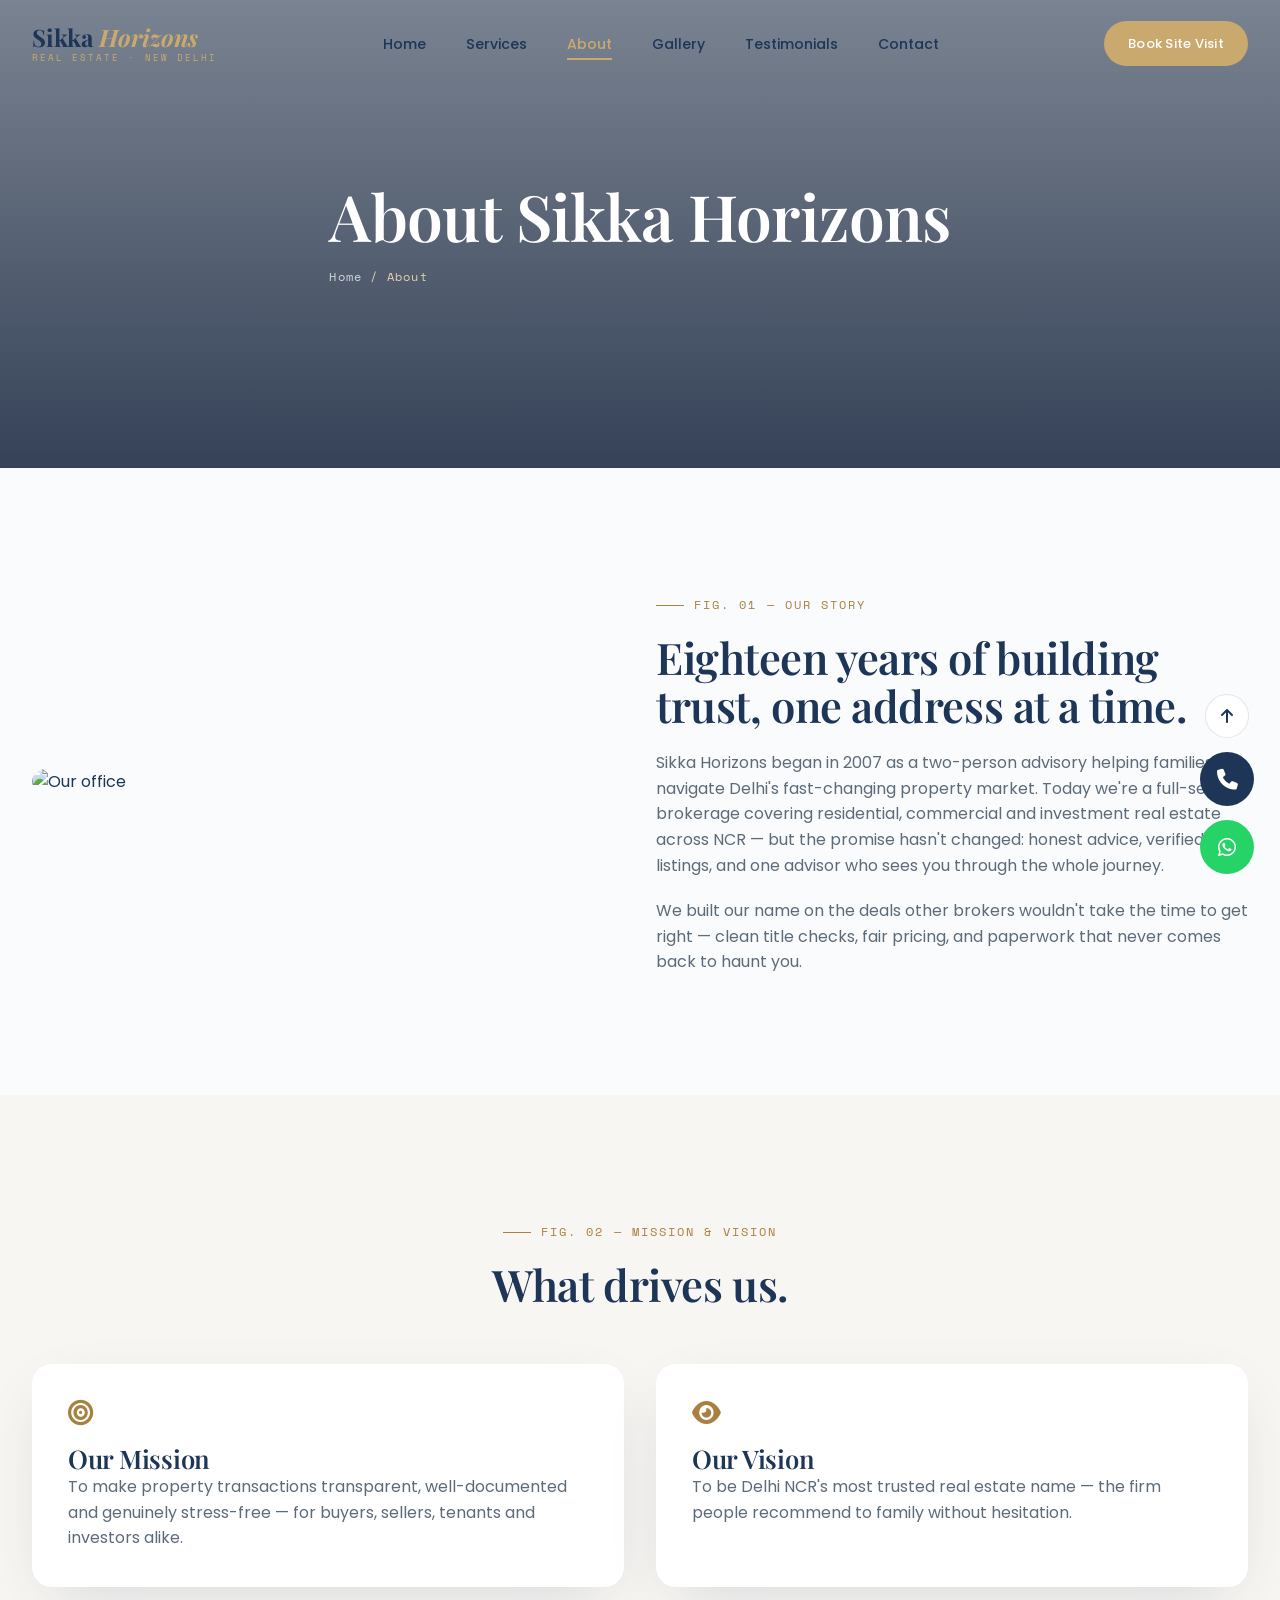
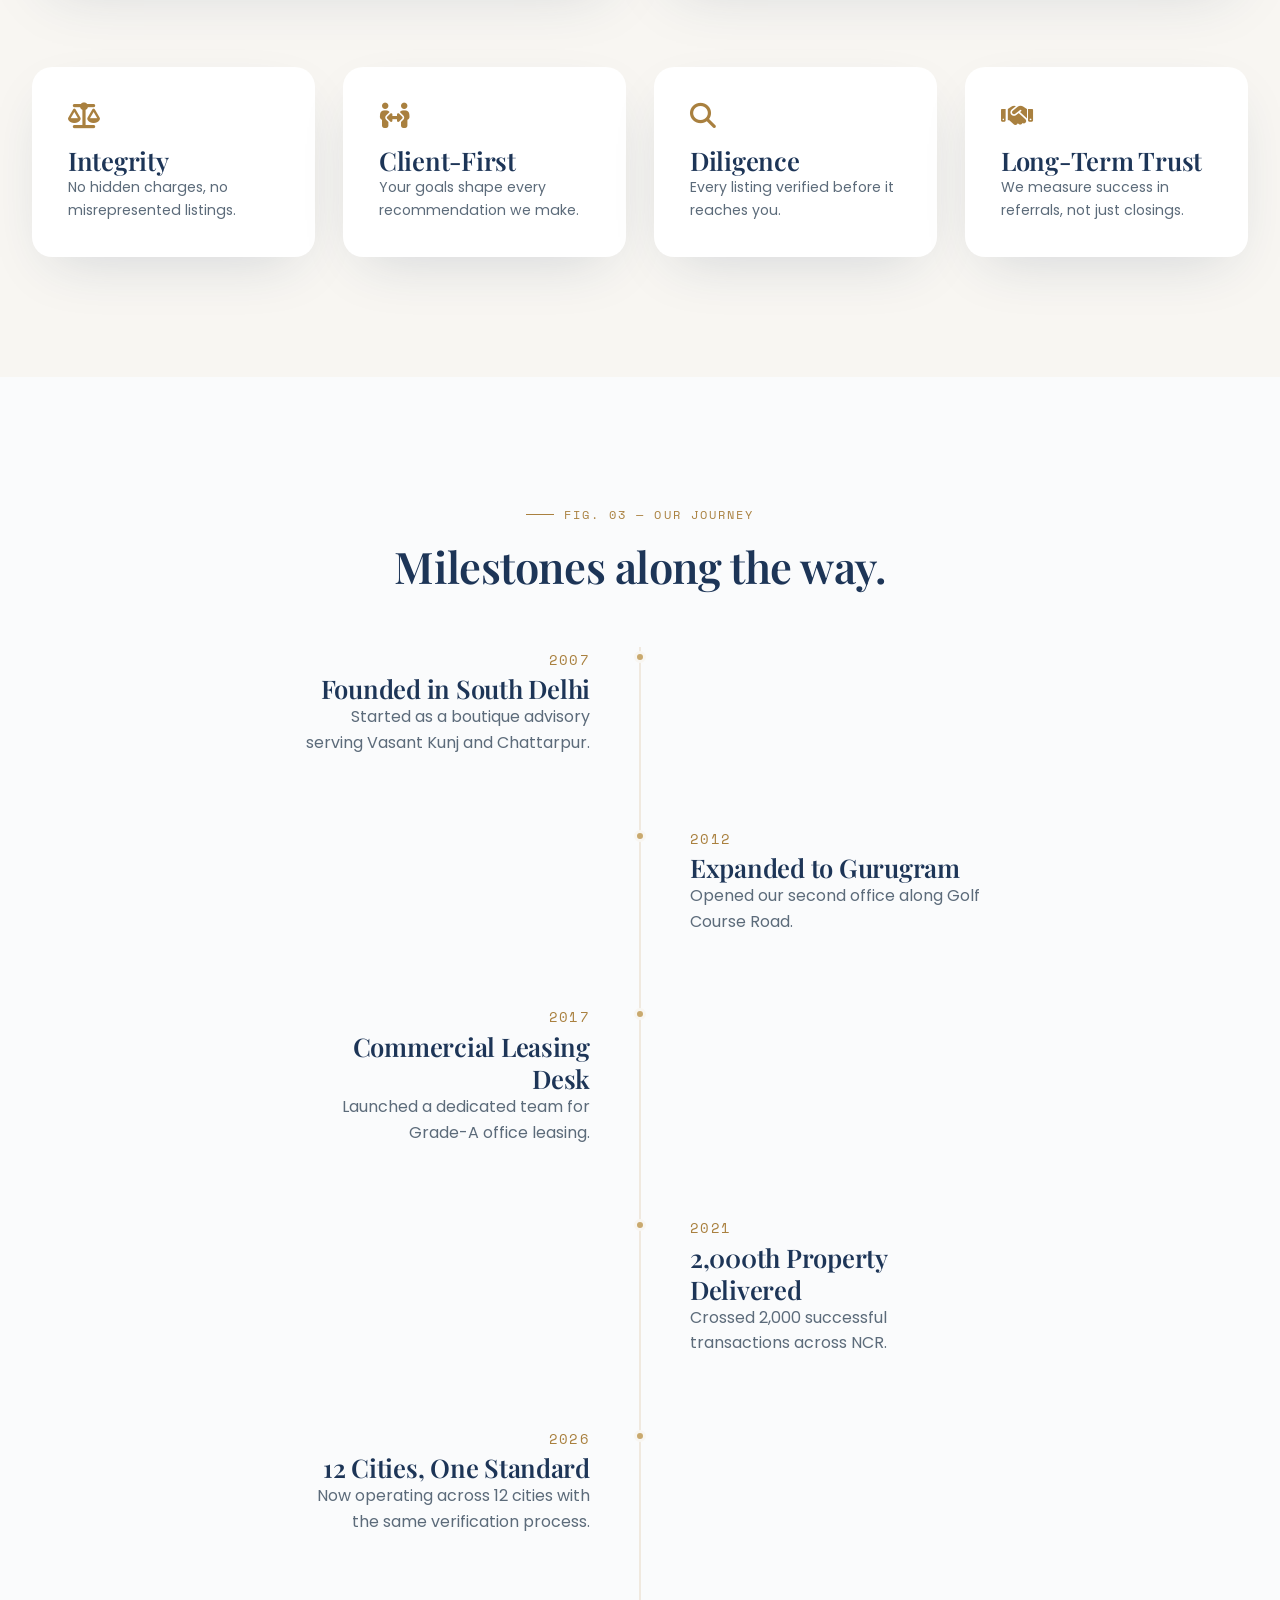
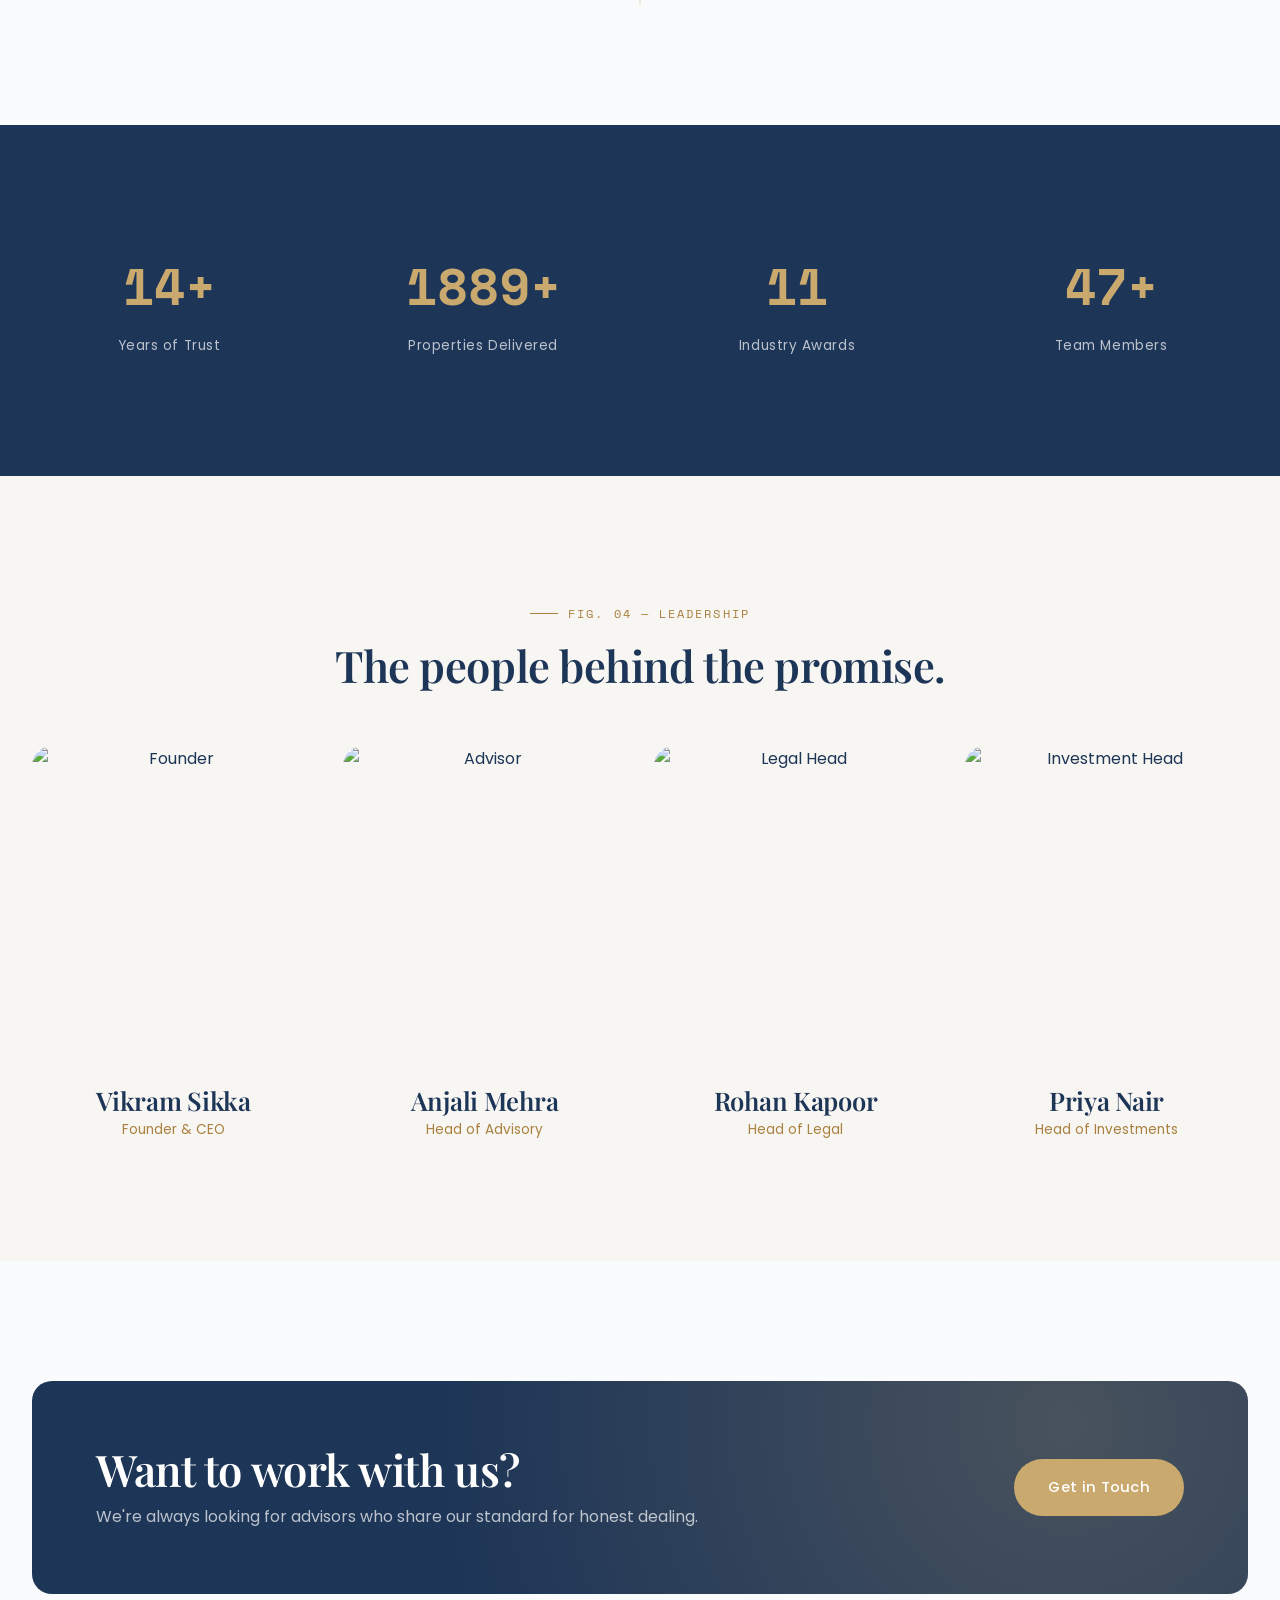
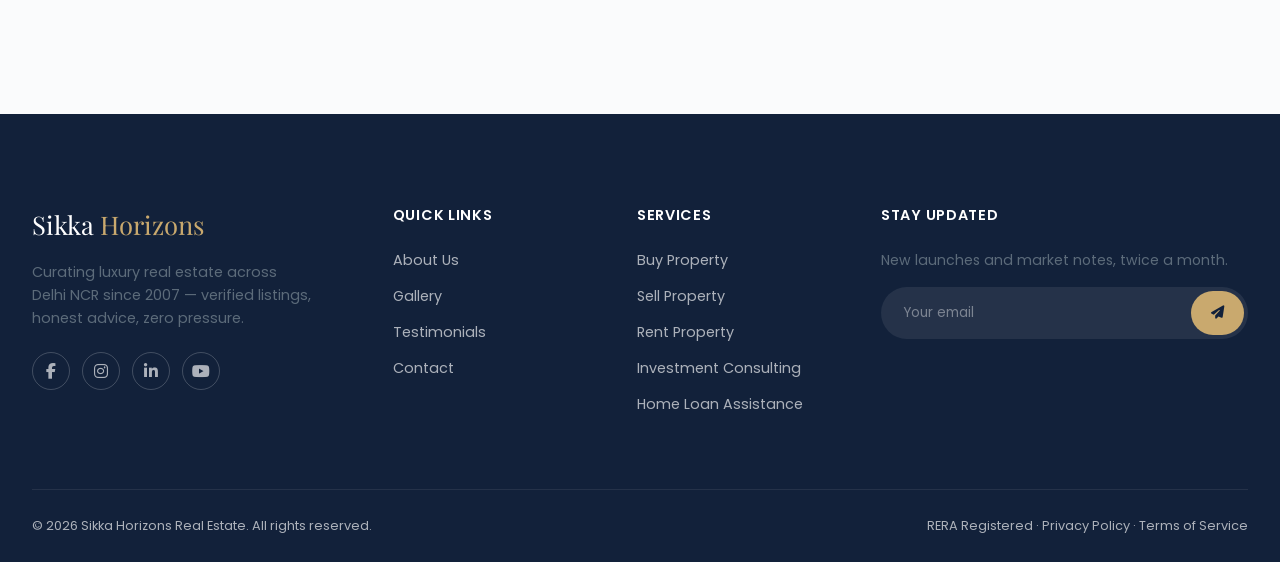
==== commit 38dc43c2: "Enhance viewport meta tag in about.html Updated viewport meta tag to include maximum scale and user-" ====
--- a/about.html
+++ b/about.html
@@ -2,7 +2,7 @@
 <html lang="en">
 <head>
 <meta charset="UTF-8">
-<meta name="viewport" content="width=device-width, initial-scale=1.0">
+<meta name="viewport" content="width=device-width, initial-scale=1.0, maximum-scale=1.0, user-scalable=no">
 <title>About Us — Sikka Horizons</title>
 <link rel="preconnect" href="https://fonts.googleapis.com">
 <link href="https://fonts.googleapis.com/css2?family=Playfair+Display:ital,wght@0,500;0,600;0,700;1,500&family=Poppins:wght@300;400;500;600;700&family=Space+Mono:wght@400;700&display=swap" rel="stylesheet">
--- a/style.css
+++ b/style.css
@@ -195,9 +195,14 @@
 
 .nav-right { display: flex; align-items: center; gap: 22px; }
 .nav-cta { white-space: nowrap; }
-.nav-toggle { display: none; flex-direction: column; gap: 5px; width: 26px; z-index: 950; }
-.nav-toggle span { height: 2px; background: var(--white); border-radius: 2px; transition: all 0.4s var(--ease); }
-.navbar.is-scrolled .nav-toggle span, .navbar.no-hero .nav-toggle span { background: var(--navy); }
+.nav-toggle {
+  display: none; flex-direction: column; justify-content: center; align-items: center;
+  gap: 5px; width: 42px; height: 42px; z-index: 950;
+  background: rgba(255,255,255,0.92); border-radius: 10px;
+  box-shadow: 0 2px 10px rgba(18,33,58,0.25);
+  border: none; cursor: pointer;
+}
+.nav-toggle span { width: 20px; height: 2px; background: var(--navy); border-radius: 2px; transition: all 0.4s var(--ease); }
 
 /* Scroll progress bar */
 .scroll-progress {
@@ -245,7 +250,7 @@
 .hero::before {
   content: '';
   position: absolute; inset: 0;
-  background: linear-gradient(180deg, rgba(18,33,58,0.35) 0%, rgba(18,33,58,0.55) 55%, rgba(18,33,58,0.92) 100%);
+  background: linear-gradient(180deg, rgba(18,33,58,0.5) 0%, rgba(18,33,58,0.55) 55%, rgba(18,33,58,0.92) 100%);
   z-index: 1;
 }
 .hero-grain { position: absolute; inset: 0; z-index: 2; opacity: 0.5; mix-blend-mode: overlay;
